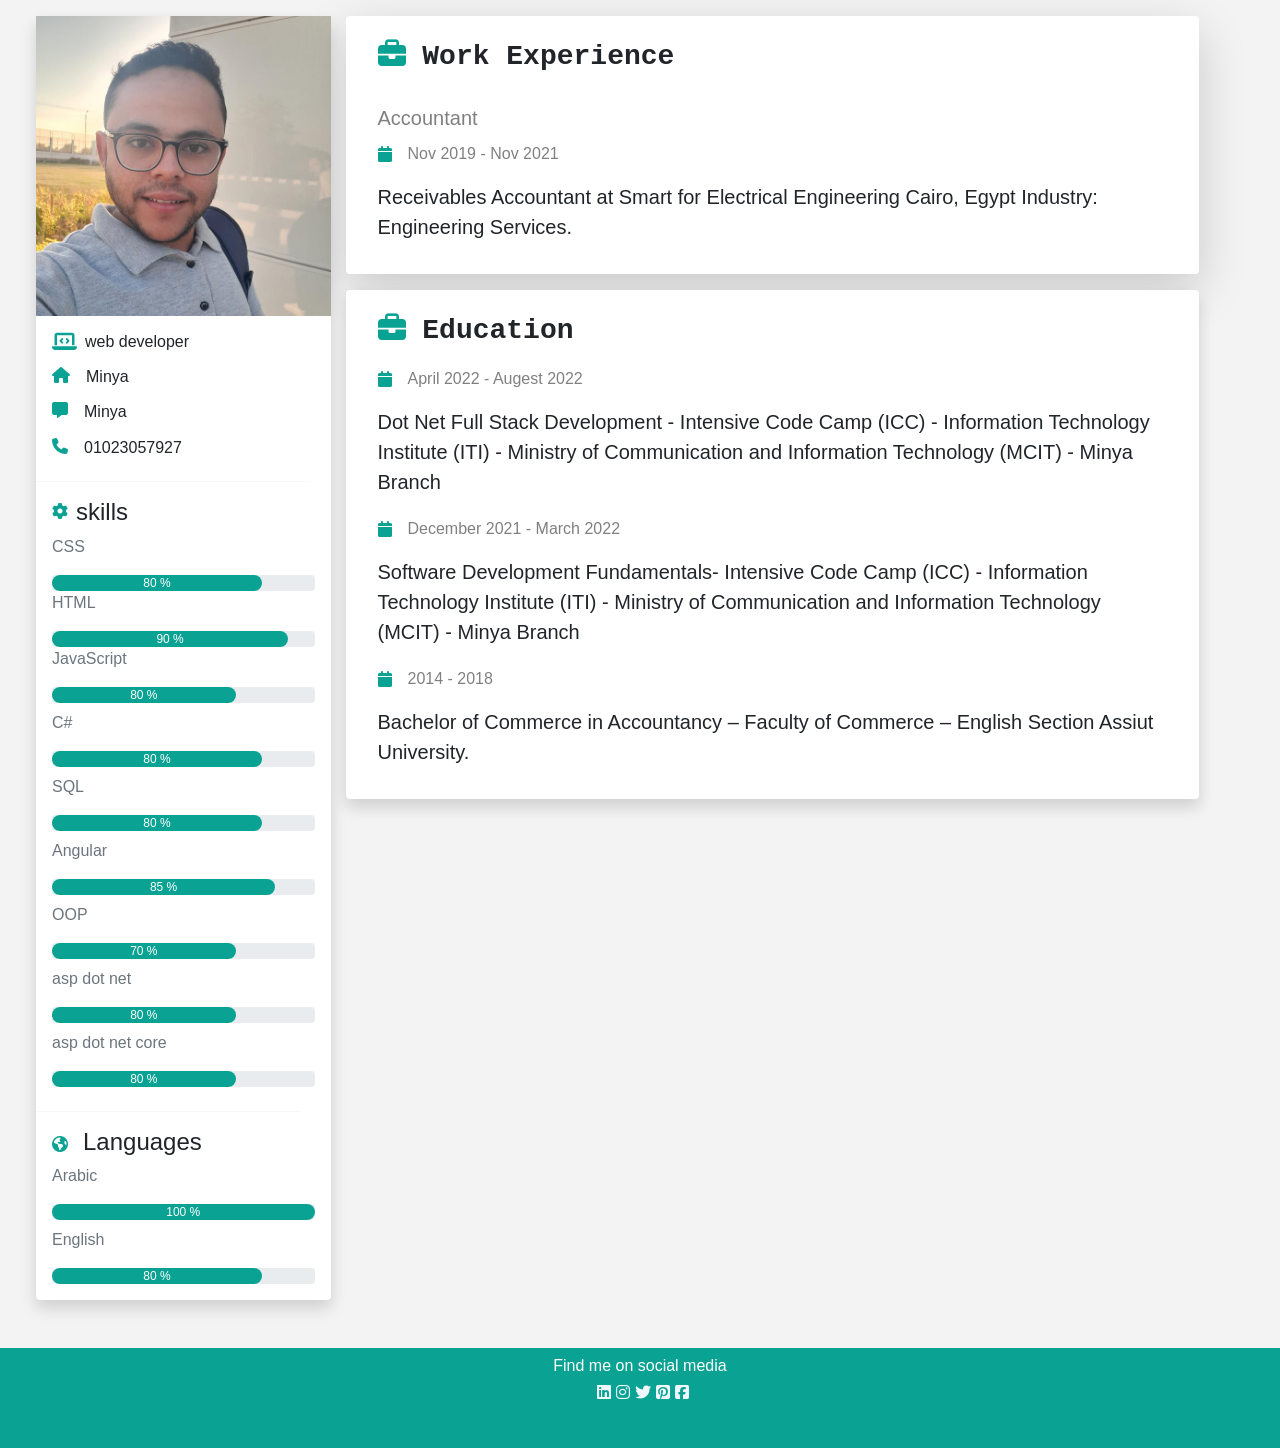
==== index.html @ 6addf95b "edtiting name" ====
<!DOCTYPE html>
<html lang="en">

<head>
    <link rel="stylesheet" href="task2.css" />
    <link href="https://cdn.jsdelivr.net/npm/bootstrap@5.1.3/dist/css/bootstrap.min.css" rel="stylesheet"
        integrity="sha384-1BmE4kWBq78iYhFldvKuhfTAU6auU8tT94WrHftjDbrCEXSU1oBoqyl2QvZ6jIW3" crossorigin="anonymous">

    <link rel="stylesheet" href="https://cdnjs.cloudflare.com/ajax/libs/font-awesome/6.1.1/css/all.min.css" />

    <link rel="stylesheet" href="https://cdn.jsdelivr.net/npm/bootstrap@4.0.0/dist/css/bootstrap.min.css"
        integrity="sha384-Gn5384xqQ1aoWXA+058RXPxPg6fy4IWvTNh0E263XmFcJlSAwiGgFAW/dAiS6JXm" crossorigin="anonymous" />

    <script defer src="https://cdn.jsdelivr.net/npm/bootstrap@5.1.3/dist/js/bootstrap.bundle.min.js"
        integrity="sha384-ka7Sk0Gln4gmtz2MlQnikT1wXgYsOg+OMhuP+IlRH9sENBO0LRn5q+8nbTov4+1p"
        crossorigin="anonymous"></script>

    <meta charset="UTF-8" />
    <meta http-equiv="X-UA-Compatible" content="IE=edge" />
    <meta name="viewport" content="width=device-width, initial-scale=1.0" />
    <title>Document</title>
</head>

<body>
    <div class="container-fluid  ">
        <div class="row mx-4 " id="two-sections">
            <div class="row  ">
                <!-- left section -->
                <div id="left-section " class="col-lg-3 col-md-3 col-sm-12 mt-3  shadow  p-0 mb-5 bg-white rounded ">
                    <div class="">
                        <div class="mt-0 rounded " width: 100%>
                            <img src="Mohamed sayed.jpg" width="100%" height="300px" alt="" />
                        </div>
                    </div>


                    <!-- end of profile image -->
                    <div class="  ">
                        <div class="d-flex  px-3 pt-3 pb-2">
                            <i class="fa-solid fa-laptop-code" id="job" style="font-size: 20px">
                            </i>
                           
                            <span class="h6  px-2 ">web developer</span>


                        </div>

                        <div class="d-flex px-3 mt- pb-2">
                            <i class="fa-solid fa-house" id="home"></i>
                            <p class="px-3 h6">Minya</p>
                        </div>

                        <div class="d-flex px-3 mt- pb-2">
                            <i class="fa-solid fa-message" id="msg"></i>
                            <p class="px-3 h6">Minya</p>
                        </div>
                        <div class="d-flex px-3 mt-0">
                            <i class="fa-solid fa-phone" id="call"></i>
                            <p class="h6 px-3">01023057927</p>
                        </div>
                        <hr width="90%" style="background-color:solid black;text-align:center;padding-left:10px">

                        <div class="d-flex px-3">
                            <i class="fa-solid fa-gear" style="padding-top: 5px" id="gear"></i>
                            <p class="h4 px-2 pt-0">skills</p>
                            <br>


                        </div>
                        <div class=" px-3 ">
                            <p class="pb-0 text-secondary">CSS</p>
                            <div class="progress">

                                <div class="progress-bar" role="progressbar" style="width: 80%;" aria-valuenow="25"
                                    aria-valuemin="0" aria-valuemax="100">80 %</div>
                            </div>
                        </div>
                        <div class=" px-3 ">
                            <p class="pb-0 text-secondary">HTML</p>
                            <div class="progress">

                                <div class="progress-bar" role="progressbar" style="width: 90%;" aria-valuenow="25"
                                    aria-valuemin="0" aria-valuemax="100">90 %</div>
                            </div>
                        </div>
                        <div class=" px-3 pb-2">
                            <p class="pb-0 text-secondary">JavaScript</p>
                            <div class="progress">

                                <div class="progress-bar" role="progressbar" style="width: 70%;" aria-valuenow="25"
                                    aria-valuemin="0" aria-valuemax="100">80 %</div>
                            </div>
                        </div>
                        <div class=" px-3 pb-2">
                            <p class="pb-0 text-secondary">C#</p>
                            <div class="progress">

                                <div class="progress-bar" role="progressbar" style="width: 80%;" aria-valuenow="25"
                                    aria-valuemin="0" aria-valuemax="100">80 %</div>
                            </div>
                        </div>  <div class=" px-3 pb-2">
                            <p class="pb-0 text-secondary">SQL</p>
                            <div class="progress">

                                <div class="progress-bar" role="progressbar" style="width: 80%;" aria-valuenow="25"
                                    aria-valuemin="0" aria-valuemax="100">80 %</div>
                            </div>
                        </div>  <div class=" px-3 pb-2">
                            <p class="pb-0 text-secondary">Angular</p>
                            <div class="progress">

                                <div class="progress-bar" role="progressbar" style="width: 85%;" aria-valuenow="25"
                                    aria-valuemin="0" aria-valuemax="100">85 %</div>
                            </div>
                        </div>  <div class=" px-3 pb-2">
                            <p class="pb-0 text-secondary">OOP</p>
                            <div class="progress">

                                <div class="progress-bar" role="progressbar" style="width: 70%;" aria-valuenow="25"
                                    aria-valuemin="0" aria-valuemax="100">70 %</div>
                            </div>
                        </div>  
                        <div class=" px-3 pb-2">
                            <p class="pb-0 text-secondary">asp dot net</p>
                            <div class="progress">

                                <div class="progress-bar" role="progressbar" style="width: 70%;" aria-valuenow="25"
                                    aria-valuemin="0" aria-valuemax="100">80 %</div>
                            </div>
                        </div>
                        <div class=" px-3 pb-2">
                            <p class="pb-0 text-secondary">asp dot net core</p>
                            <div class="progress">

                                <div class="progress-bar" role="progressbar" style="width: 70%;" aria-valuenow="25"
                                    aria-valuemin="0" aria-valuemax="100">80 %</div>
                            </div>
                        </div>
                        <hr width="90%">
                        <div class="d-flex px-3 ">
                            <i class="fa-solid fa-earth-americas pt-2" id="gear"></i></i>
                            <p class="h4 col-sm-3 h2  ">Languages</p>
                            <br>


                        </div>
                        <div class=" px-3  ">
                            <p class="pb-0 text-secondary">Arabic</p>
                            <div class="progress">

                                <div class="progress-bar" role="progressbar" style="width: 100%;" aria-valuenow="25"
                                    aria-valuemin="0" aria-valuemax="100">100 %</div>
                            </div>
                        </div>
                        <div class=" px-3 mb-3">
                            <p class="pb-0 text-secondary pt-2">English</p>
                            <div class="progress">

                                <div class="progress-bar" role="progressbar" style="width: 80%;" aria-valuenow="25"
                                    aria-valuemin="0" aria-valuemax="100">80 %</div>
                            </div>
                        </div>



                    </div>

                </div>
                <div class="col-lg-9 col-md-9 col-sm-12    mt-3 ">
                    <div class="p-3 mb-3 bg-white rounded shadow-lg">
                        <p class="h3 px-3 pt-2 mb-4  " style="font-weight:600;font-family:monospace">
                            <i class="fa-solid fa-briefcase " id="gear"></i> Work Experience

                        </p>

                        <p class="h5 px-3 pt-2  secondary " style="color: gray;">Accountant</p>

                        <div class="d-flex">
                            <i class="fa-solid fa-calendar pt-2 px-3" id="gear"></i>
                            <p class=" px-0 pt-1  secondary " style="color: gray;font-family: sans-serif;">Nov 2019 -
                                Nov 2021</p>

                        </div>
                        <p class="px-3" style="font-size: 20px">
                            Receivables Accountant at Smart for Electrical Engineering Cairo, Egypt Industry:
                            Engineering
                            Services.</p>


                    </div>


                    
                    <div class=" -lg p-3  bg-white rounded mb-4 shadow">
                        <p class="h3 px-3 pt-2 mb-3   " style="font-weight:600;font-family:monospace">
                            <i class="fa-solid fa-briefcase " id="gear"></i> Education

                        </p>
                        <div class="d-flex">
                            <i class="fa-solid fa-calendar pt-2 px-3" id="gear"></i>
                            <p class=" px-0 pt-1  secondary " style="color: gray;font-family: sans-serif;">April 2022 -
                                Augest 2022</p>

                        </div>

                        <p class="px-3" style="font-size: 20px">
                            Dot Net Full Stack Development - Intensive Code Camp (ICC) - Information Technology
                            Institute (ITI) - Ministry of Communication and Information Technology (MCIT) - Minya Branch

                        </p>
                        <div class="d-flex">
                            <i class="fa-solid fa-calendar pt-2 px-3" id="gear"></i>
                            <p class=" px-0 pt-1  secondary " style="color: gray;font-family: sans-serif;">December 2021 -
                                March 2022</p>

                        </div>

                        <p class="px-3" style="font-size: 20px">
                            Software Development Fundamentals- Intensive Code Camp (ICC) - Information Technology
                            Institute (ITI) - Ministry of Communication and Information Technology (MCIT) - Minya Branch

                        </p>
                        <div class="d-flex">
                            <i class="fa-solid fa-calendar pt-2 px-3" id="gear"></i>
                            <p class=" px-0 pt-1  secondary " style="color: gray;font-family: sans-serif;"> 2014 - 2018
                            </p>

                        </div>
                        <p class="px-3" style="font-size: 20px">
                            Bachelor of Commerce in Accountancy – Faculty of Commerce – English Section
                            Assiut University.



                        </p>


                    </div>

                </div>

            </div>

        </div>
    </div>
    <div class="col-12 text-center " style="height: 100px;" id="footer">
        <p class="text-center pt-2 h6" id="footer-text">Find me on social media</p>

        <div class="d-flex justify-content-center" id="icons">
            <i class="fa-brands fa-linkedin text-center"></i>
            <i class="fa-brands fa-instagram"></i>
            <i class="fa-brands fa-twitter"></i>
            <i class="fa-brands fa-pinterest-square"></i>
            <i class="fa-brands fa-facebook-square"></i>
        </div>


    </div>




</body>

</html>
---- task2.css ----
#left-section{
    background-color:rgb(255, 255, 255)!important;  
    /* background-color: #e1e1e1!important; */
    
}
/* #right-section{
        background-color:rgb(255, 255, 255)!important;  

} */
body{
    background-color:rgb(243, 243, 243)!important;   

}
.name{
    position: absolute!important;
    bottom: 30px!important;
    left: 22px!important;
    color: aliceblue;
    font-weight: 700;
    
  }
  #home,#job,#msg,#call,#gear {
      color: rgb(10, 162, 147)!important;
  }
  .progress-bar{
      background-color: rgb(10, 162, 147)!important;
      border-radius: 10px!important;
  }
  #footer{
      background-color:  rgb(10, 162, 147)!important;;
  }
  #footer-text{
      color:white;
  }
  #icons i{
      display: flex;
      right: 50%;
      padding-left: 5px;
      color: aliceblue;
      font-weight: 100;
      cursor: pointer;
  }
  #icons {
      display: flex;
      flex-wrap: wrap;
      margin: auto;
      left: 50%;
  }
  #two-sections #right-section{
      margin-left: 20px!important;
      background-color: black;
  }
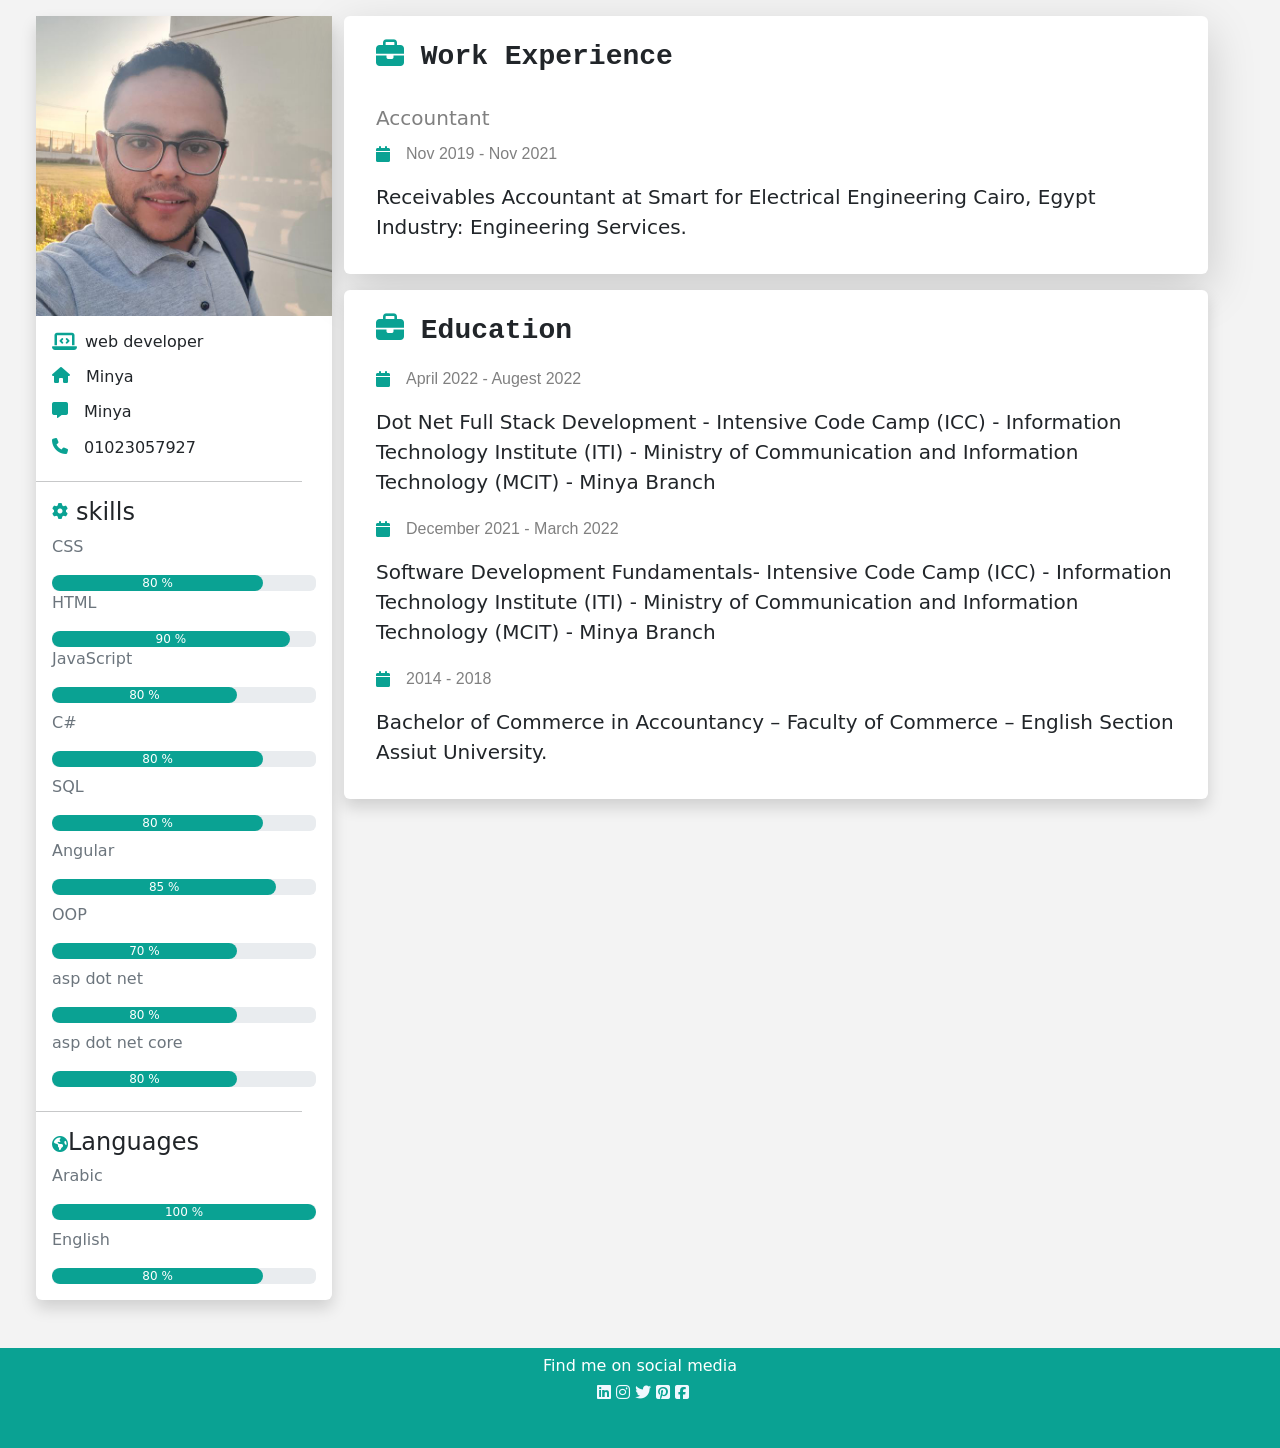
==== commit 90c0b2ce: "Update index.html" ====
--- a/index.html
+++ b/index.html
@@ -2,14 +2,14 @@
 <html lang="en">
 
 <head>
-    <link rel="stylesheet" href="task2.css" />
+    <link rel="stylesheet" href="style.css" />
     <link href="https://cdn.jsdelivr.net/npm/bootstrap@5.1.3/dist/css/bootstrap.min.css" rel="stylesheet"
         integrity="sha384-1BmE4kWBq78iYhFldvKuhfTAU6auU8tT94WrHftjDbrCEXSU1oBoqyl2QvZ6jIW3" crossorigin="anonymous">
 
     <link rel="stylesheet" href="https://cdnjs.cloudflare.com/ajax/libs/font-awesome/6.1.1/css/all.min.css" />
 
-    <link rel="stylesheet" href="https://cdn.jsdelivr.net/npm/bootstrap@4.0.0/dist/css/bootstrap.min.css"
-        integrity="sha384-Gn5384xqQ1aoWXA+058RXPxPg6fy4IWvTNh0E263XmFcJlSAwiGgFAW/dAiS6JXm" crossorigin="anonymous" />
+  <link rel="stylesheet" href="https://cdnjs.cloudflare.com/ajax/libs/bootstrap/5.0.1/css/bootstrap.min.css">
+
 
     <script defer src="https://cdn.jsdelivr.net/npm/bootstrap@5.1.3/dist/js/bootstrap.bundle.min.js"
         integrity="sha384-ka7Sk0Gln4gmtz2MlQnikT1wXgYsOg+OMhuP+IlRH9sENBO0LRn5q+8nbTov4+1p"
@@ -262,4 +262,4 @@
 
 </body>
 
-</html>+</html>
--- a/style.css
+++ b/style.css
@@ -0,0 +1,52 @@
+#left-section{
+    background-color:rgb(255, 255, 255)!important;  
+    /* background-color: #e1e1e1!important; */
+    
+}
+/* #right-section{
+        background-color:rgb(255, 255, 255)!important;  
+
+} */
+body{
+    background-color:rgb(243, 243, 243)!important;   
+
+}
+.name{
+    position: absolute!important;
+    bottom: 30px!important;
+    left: 22px!important;
+    color: aliceblue;
+    font-weight: 700;
+    
+  }
+  #home,#job,#msg,#call,#gear {
+      color: rgb(10, 162, 147)!important;
+  }
+  .progress-bar{
+      background-color: rgb(10, 162, 147)!important;
+      border-radius: 10px!important;
+  }
+  #footer{
+      background-color:  rgb(10, 162, 147)!important;;
+  }
+  #footer-text{
+      color:white;
+  }
+  #icons i{
+      display: flex;
+      right: 50%;
+      padding-left: 5px;
+      color: aliceblue;
+      font-weight: 100;
+      cursor: pointer;
+  }
+  #icons {
+      display: flex;
+      flex-wrap: wrap;
+      margin: auto;
+      left: 50%;
+  }
+  #two-sections #right-section{
+      margin-left: 20px!important;
+      background-color: black;
+  }
